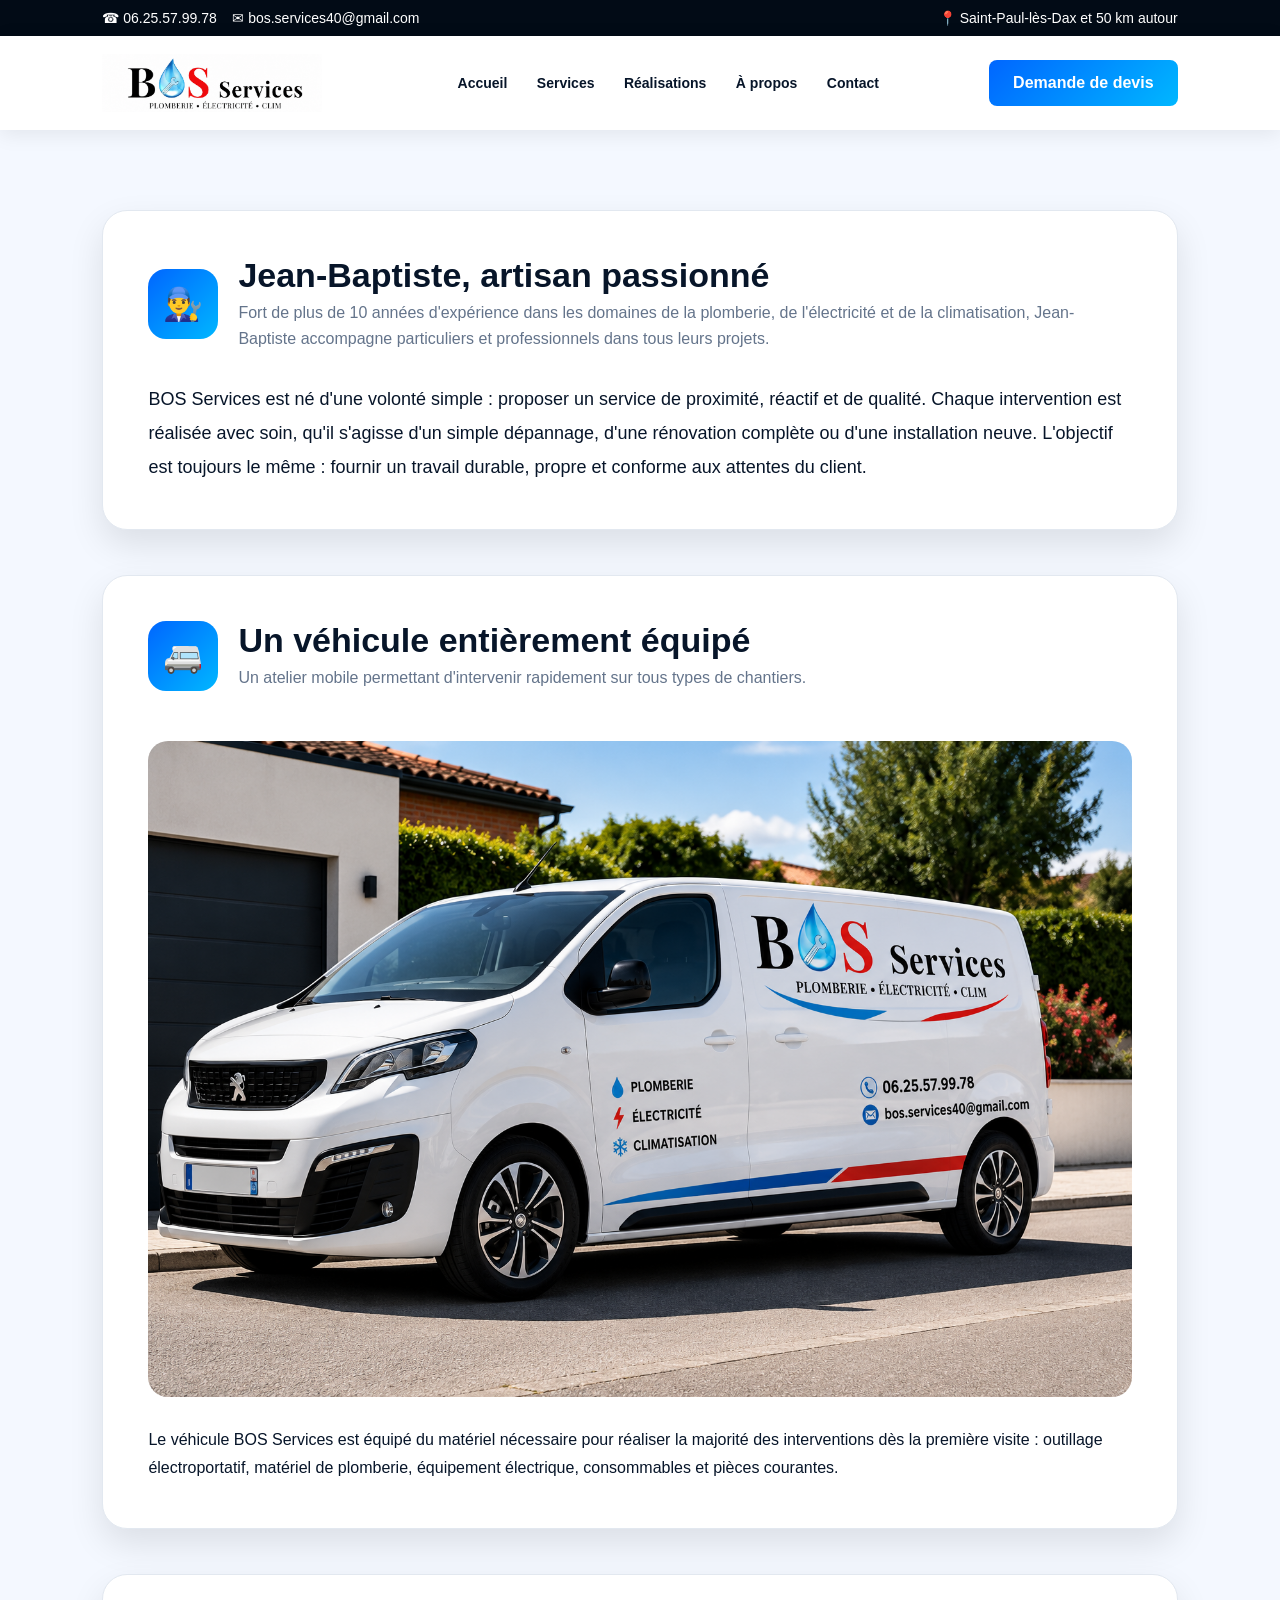
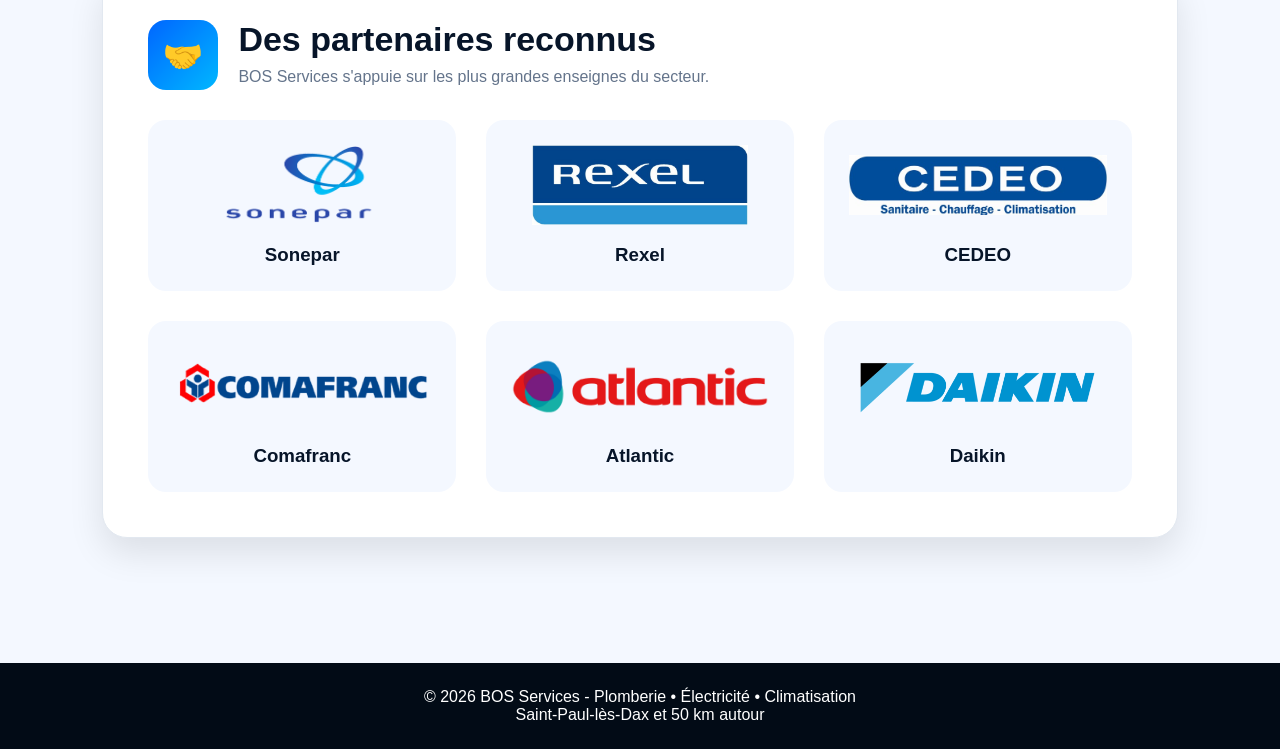
==== apropos.html @ cc29901a "Nouvelle version avec pages en plus" ====
<!DOCTYPE html>
<html lang="fr">
<head>
<meta charset="UTF-8">
<title>À propos | BOS Services</title>
<link rel="stylesheet" href="style.css">
</head>

<body>

<div class="topbar">
  <div>☎ 06.25.57.99.78 &nbsp;&nbsp; ✉ bos.services40@gmail.com</div>
  <div>📍 Saint-Paul-lès-Dax et 50 km autour</div>
</div>

<header>
  <img src="logo.png" alt="BOS Services">

  <nav>
    <a href="index.html">Accueil</a>
    <a href="services.html">Services</a>
    <a href="realisations.html">Réalisations</a>
    <a href="apropos.html">À propos</a>
    <a href="contact.html">Contact</a>
  </nav>

  <a class="btn" href="contact.html">Demande de devis</a>
</header>

<section class="realisation-content">

<div class="service-bulle grande-bulle">

<div class="service-header">
<div class="service-icon">👨‍🔧</div>

<div>
<h2>Jean-Baptiste, artisan passionné</h2>
<p>
Fort de plus de 10 années d'expérience dans les domaines de la plomberie,
de l'électricité et de la climatisation, Jean-Baptiste accompagne
particuliers et professionnels dans tous leurs projets.
</p>
</div>
</div>

<p style="line-height:1.9; font-size:18px;">
BOS Services est né d'une volonté simple : proposer un service de proximité,
réactif et de qualité. Chaque intervention est réalisée avec soin,
qu'il s'agisse d'un simple dépannage, d'une rénovation complète
ou d'une installation neuve.

L'objectif est toujours le même : fournir un travail durable,
propre et conforme aux attentes du client.
</p>

</div>

<div class="service-bulle grande-bulle">

<div class="service-header">
<div class="service-icon">🚐</div>

<div>
<h2>Un véhicule entièrement équipé</h2>
<p>
Un atelier mobile permettant d'intervenir rapidement sur tous types de chantiers.
</p>
</div>
</div>

<img src="camion-bos.png" style="width:100%; border-radius:20px; margin-top:20px;">

<p style="margin-top:25px; line-height:1.8;">
Le véhicule BOS Services est équipé du matériel nécessaire pour réaliser
la majorité des interventions dès la première visite :
outillage électroportatif, matériel de plomberie, équipement électrique,
consommables et pièces courantes.
</p>

</div>

<div class="service-bulle grande-bulle">

<div class="service-header">
<div class="service-icon">🤝</div>

<div>
<h2>Des partenaires reconnus</h2>
<p>
BOS Services s'appuie sur les plus grandes enseignes du secteur.
</p>
</div>
</div>

<div class="partenaires-grid">

<div class="partenaire">
<img src="sonepar.png">
<h3>Sonepar</h3>
</div>

<div class="partenaire">
<img src="rexel.jpg">
<h3>Rexel</h3>
</div>

<div class="partenaire">
<img src="cedeo.jpg">
<h3>CEDEO</h3>
</div>

<div class="partenaire">
<img src="comafranc.png">
<h3>Comafranc</h3>
</div>

<div class="partenaire">
<img src="atlantic.png">
<h3>Atlantic</h3>
</div>

<div class="partenaire">
<img src="daikin.png">
<h3>Daikin</h3>
</div>

</div>

</div>

</section>

<footer>
<p>© 2026 BOS Services - Plomberie • Électricité • Climatisation</p>
<p>Saint-Paul-lès-Dax et 50 km autour</p>
</footer>

</body>
</html>
---- style.css ----
* {
  margin: 0;
  padding: 0;
  box-sizing: border-box;
  font-family: Arial, Helvetica, sans-serif;
}

body {
  background: #f4f8ff;
  color: #071529;
}

.topbar {
  background: #020b16;
  color: white;
  padding: 10px 8%;
  display: flex;
  justify-content: space-between;
  font-size: 14px;
}

header {
  background: white;
  padding: 18px 8%;
  display: flex;
  align-items: center;
  justify-content: space-between;
  position: sticky;
  top: 0;
  z-index: 10;
  box-shadow: 0 4px 20px rgba(0,0,0,0.08);
}

header img {
  width: 220px;
}

nav a {
  margin-left: 25px;
  text-decoration: none;
  color: #071529;
  font-weight: bold;
  font-size: 14px;
}

.btn {
  background: linear-gradient(135deg, #0066ff, #00b7ff);
  color: white;
  padding: 14px 24px;
  border-radius: 8px;
  text-decoration: none;
  font-weight: bold;
  display: inline-block;
}

section {
  padding: 70px 8%;
}

h2 {
  text-align: center;
  font-size: 36px;
  margin-bottom: 45px;
  color: #071529;
}

/* ACCUEIL */
.hero {
  min-height: 620px;
  padding: 80px 8%;
  background:
    radial-gradient(circle at top right, rgba(0,102,255,0.35), transparent 30%),
    linear-gradient(135deg, #020b16, #071529 70%, #003b73);
  color: white;
  display: grid;
  grid-template-columns: 1fr 1fr;
  gap: 50px;
  align-items: center;
}

.hero h1 {
  font-size: 54px;
  line-height: 1.05;
  margin: 20px 0;
}

.hero h1 span {
  color: #228cff;
}

.hero p {
  font-size: 18px;
  max-width: 520px;
  line-height: 1.7;
}

.hero-gallery {
  display: flex;
  justify-content: center;
  gap: 25px;
  align-items: center;
}

.hero-gallery img {
  height: 500px;
  object-fit: cover;
  border-radius: 20px;
  border: 1px solid rgba(255,255,255,0.2);
  transition: 0.4s;
}

.hero-gallery img:first-child {
  width: 420px;
}

.hero-gallery img:last-child {
  width: 300px;
}

.hero-gallery img:hover {
  transform: scale(1.05);
  box-shadow: 0 20px 40px rgba(0,102,255,0.4);
}

.cards {
  display: grid;
  grid-template-columns: repeat(4, 1fr);
  gap: 22px;
}

.card,
.service {
  background: white;
  padding: 35px;
  border-radius: 18px;
  box-shadow: 0 8px 30px rgba(0,0,0,0.08);
  border: 1px solid #e2e8f0;
}

.card {
  text-align: center;
}

.services {
  display: grid;
  grid-template-columns: repeat(3, 1fr);
  gap: 25px;
}

.service h3 {
  color: #0066ff;
  margin-bottom: 20px;
  font-size: 25px;
}

.service li {
  margin: 10px 0;
}

/* RÉALISATIONS ACCUEIL */
.realisations-grid {
  display: grid;
  grid-template-columns: repeat(2, 1fr);
  gap: 45px;
  max-width: 1700px;
  margin: auto;
}

.realisation-bloc {
  background: white;
  border-radius: 22px;
  padding: 35px;
  box-shadow: 0 15px 45px rgba(0,0,0,0.18);
}

.realisation-heading {
  display: flex;
  align-items: center;
  gap: 18px;
  min-height: 90px;
}

.icon-realisation,
.service-icon {
  background: linear-gradient(135deg, #0066ff, #00b7ff);
  color: white;
  display: flex;
  align-items: center;
  justify-content: center;
  flex-shrink: 0;
}

.icon-realisation {
  width: 55px;
  height: 55px;
  border-radius: 16px;
  font-size: 26px;
}

.realisation-heading h3 {
  margin: 0;
  font-size: 22px;
}

.realisation-heading p {
  margin-top: 5px;
}

.avant-apres-grid {
  display: grid;
  grid-template-columns: 1fr 1fr;
  gap: 22px;
  margin-top: 25px;
}

.image-compare {
  position: relative;
  overflow: hidden;
  border-radius: 16px;
}

.image-compare img {
  width: 100%;
  height: 430px;
  object-fit: cover;
  display: block;
}

.label-avant,
.label-apres {
  position: absolute;
  top: 18px;
  left: 18px;
  z-index: 2;
  color: white;
  padding: 10px 16px;
  border-radius: 6px;
  font-weight: bold;
}

.label-avant {
  background: rgba(0,0,0,0.85);
}

.label-apres {
  background: #0066ff;
}

.texte-realisation {
  margin-top: 24px;
  font-size: 17px;
  line-height: 1.7;
  color: #071529;
}

/* PAGE RÉALISATIONS */
.page-realisations {
  background: #f4f8ff;
}

.realisations-hero-full {
  width: 100%;
  min-height: 800px;
  padding: 100px 8%;
  background:
    radial-gradient(circle at top right, rgba(0,102,255,0.35), transparent 30%),
    linear-gradient(135deg, #020b16, #071529 70%, #003b73);
  color: white;
  display: flex;
  flex-direction: column;
  align-items: center;
  justify-content: center;
  text-align: center;
}

.realisations-hero-full p {
  font-size: 18px;
  font-weight: bold;
}

.realisations-hero-full h1 {
  font-size: 60px;
  margin: 20px 0;
  color: white;
}

.realisations-hero-full span {
  font-size: 20px;
  color: white;
}

.realisation-content {
  padding: 80px 8%;
}

.service-bulle {
  background: white;
  border-radius: 25px;
  padding: 45px;
  margin: 0 auto 45px;
  box-shadow: 0 15px 35px rgba(0,0,0,0.10);
  border: 1px solid #e2e8f0;
}

.grande-bulle {
  max-width: 1200px;
}

.service-header {
  display: flex;
  align-items: center;
  gap: 20px;
  margin-bottom: 30px;
}

.service-icon {
  width: 70px;
  height: 70px;
  border-radius: 18px;
  font-size: 32px;
}

.service-header h2 {
  text-align: left;
  font-size: 34px;
  margin-bottom: 5px;
  color: #071529;
}

.service-header p {
  color: #64748b;
  line-height: 1.6;
}

/* SLIDER */
.slider-container {
  position: relative;
  width: 100%;
  max-width: 900px;
  height: 520px;
  margin: 30px auto 0;
  overflow: hidden;
  border-radius: 22px;
  background: #071529;
}

.slider {
  width: 100%;
  height: 100%;
  position: relative;
}

.slider img.slide {
  display: none;
  width: 100%;
  height: 100%;
  object-fit: contain;
  border-radius: 22px;
}

.slider img.slide.active {
  display: block;
}

.slider-container .prev,
.slider-container .next {
  position: absolute;
  top: 50%;
  transform: translateY(-50%);
  z-index: 50;
  width: 50px;
  height: 50px;
  border: none;
  border-radius: 50%;
  background: #0066ff;
  color: white;
  font-size: 28px;
  cursor: pointer;
  display: flex;
  align-items: center;
  justify-content: center;
  line-height: 1;
  padding: 0;
}

.slider-container .prev {
  left: 18px;
}

.slider-container .next {
  right: 18px;
}

/* À PROPOS */
.about,
.zone {
  max-width: 900px;
  margin: auto;
  background: white;
  padding: 40px;
  border-radius: 18px;
  line-height: 1.8;
  box-shadow: 0 8px 30px rgba(0,0,0,0.08);
  text-align: center;
}

/* CAMION */
.camion-parallax {
  height: 700px;
  background-image: url("camion-bos.png");
  background-size: cover;
  background-position: center;
  background-attachment: fixed;
  position: relative;
}

.camion-parallax::before {
  content: "";
  position: absolute;
  inset: 0;
  background: rgba(2,11,22,0.55);
}

.overlay {
  position: relative;
  z-index: 2;
  height: 100%;
  display: flex;
  flex-direction: column;
  justify-content: center;
  align-items: center;
  color: white;
  text-align: center;
  padding: 40px;
}

.overlay h2 {
  font-size: 52px;
  margin-bottom: 20px;
  color: white;
}

.overlay p {
  font-size: 22px;
  max-width: 800px;
  line-height: 1.7;
}

/* CONTACT */
.contact {
  background:
    radial-gradient(circle at right, rgba(0,102,255,0.35), transparent 35%),
    linear-gradient(135deg, #020b16, #003b73);
  color: white;
  text-align: center;
}

.contact h2 {
  color: white;
}

.contact-box {
  font-size: 26px;
  font-weight: bold;
  line-height: 2;
}

.contact-box a {
  color: white;
  text-decoration: none;
}

form {
  max-width: 700px;
  margin: 35px auto 0;
  display: grid;
  gap: 15px;
}

input,
select,
textarea {
  padding: 15px;
  border-radius: 8px;
  border: none;
  font-size: 16px;
}

button {
  padding: 16px;
  background: #0066ff;
  color: white;
  border: none;
  border-radius: 8px;
  font-weight: bold;
  font-size: 17px;
  cursor: pointer;
}

footer {
  background: #020b16;
  color: white;
  text-align: center;
  padding: 25px;
}

/* RESPONSIVE */
@media (max-width: 1200px) {
  .realisations-grid {
    grid-template-columns: 1fr;
  }

  .slider-container {
    height: 460px;
  }
}

@media (max-width: 900px) {
  .topbar {
    flex-direction: column;
    gap: 8px;
  }

  header img {
    width: 170px;
  }

  nav {
    display: none;
  }

  .hero {
    grid-template-columns: 1fr;
  }

  .hero h1 {
    font-size: 38px;
  }

  .hero-gallery {
    flex-direction: column;
  }

  .hero-gallery img,
  .hero-gallery img:first-child,
  .hero-gallery img:last-child {
    width: 100%;
    height: 360px;
  }

  .cards,
  .services,
  .avant-apres-grid {
    grid-template-columns: 1fr;
  }

  .realisations-hero-full {
    min-height: 420px;
  }

  .realisations-hero-full h1 {
    font-size: 42px;
  }

  .service-header {
    flex-direction: column;
    text-align: center;
  }

  .service-header h2 {
    text-align: center;
  }

  .slider-container {
    height: 360px;
  }

  .overlay h2 {
    font-size: 36px;
  }
}

.service-gallery{
    display:grid;
    grid-template-columns:repeat(4,1fr);
    gap:20px;
    margin:30px 0;
}

.service-gallery img{
    width:100%;
    height:280px;
    object-fit:cover;
    border-radius:18px;
    transition:0.3s;
    cursor:pointer;
}

.service-gallery img:hover{
    transform:scale(1.04);
    box-shadow:0 15px 35px rgba(0,102,255,0.25);
}

.service-bulle .btn{
    display:inline-block;
    margin-top:10px;
}

@media(max-width:900px){

.service-gallery{
    grid-template-columns:1fr;
}

.service-gallery img{
    height:300px;
}

}

.contact-page form{
  max-width:800px;
}

.contact-infos{
  background:#f4f8ff;
  padding:25px;
  border-radius:18px;
  margin:25px 0 35px;
  line-height:2;
  font-size:18px;
}

.contact-infos a{
  color:#0066ff;
  font-weight:bold;
  text-decoration:none;
}
.partenaires-grid{
    display:grid;
    grid-template-columns:repeat(3,1fr);
    gap:30px;
    margin-top:30px;
}

.partenaire{
    background:#f4f8ff;
    border-radius:18px;
    padding:25px;
    text-align:center;
}

.partenaire img{
    height:80px;
    width:auto;
    max-width:100%;
    object-fit:contain;
}

.partenaire h3{
    margin-top:15px;
    color:#071529;
}

@media(max-width:900px){

.partenaires-grid{
    grid-template-columns:1fr;
}

}
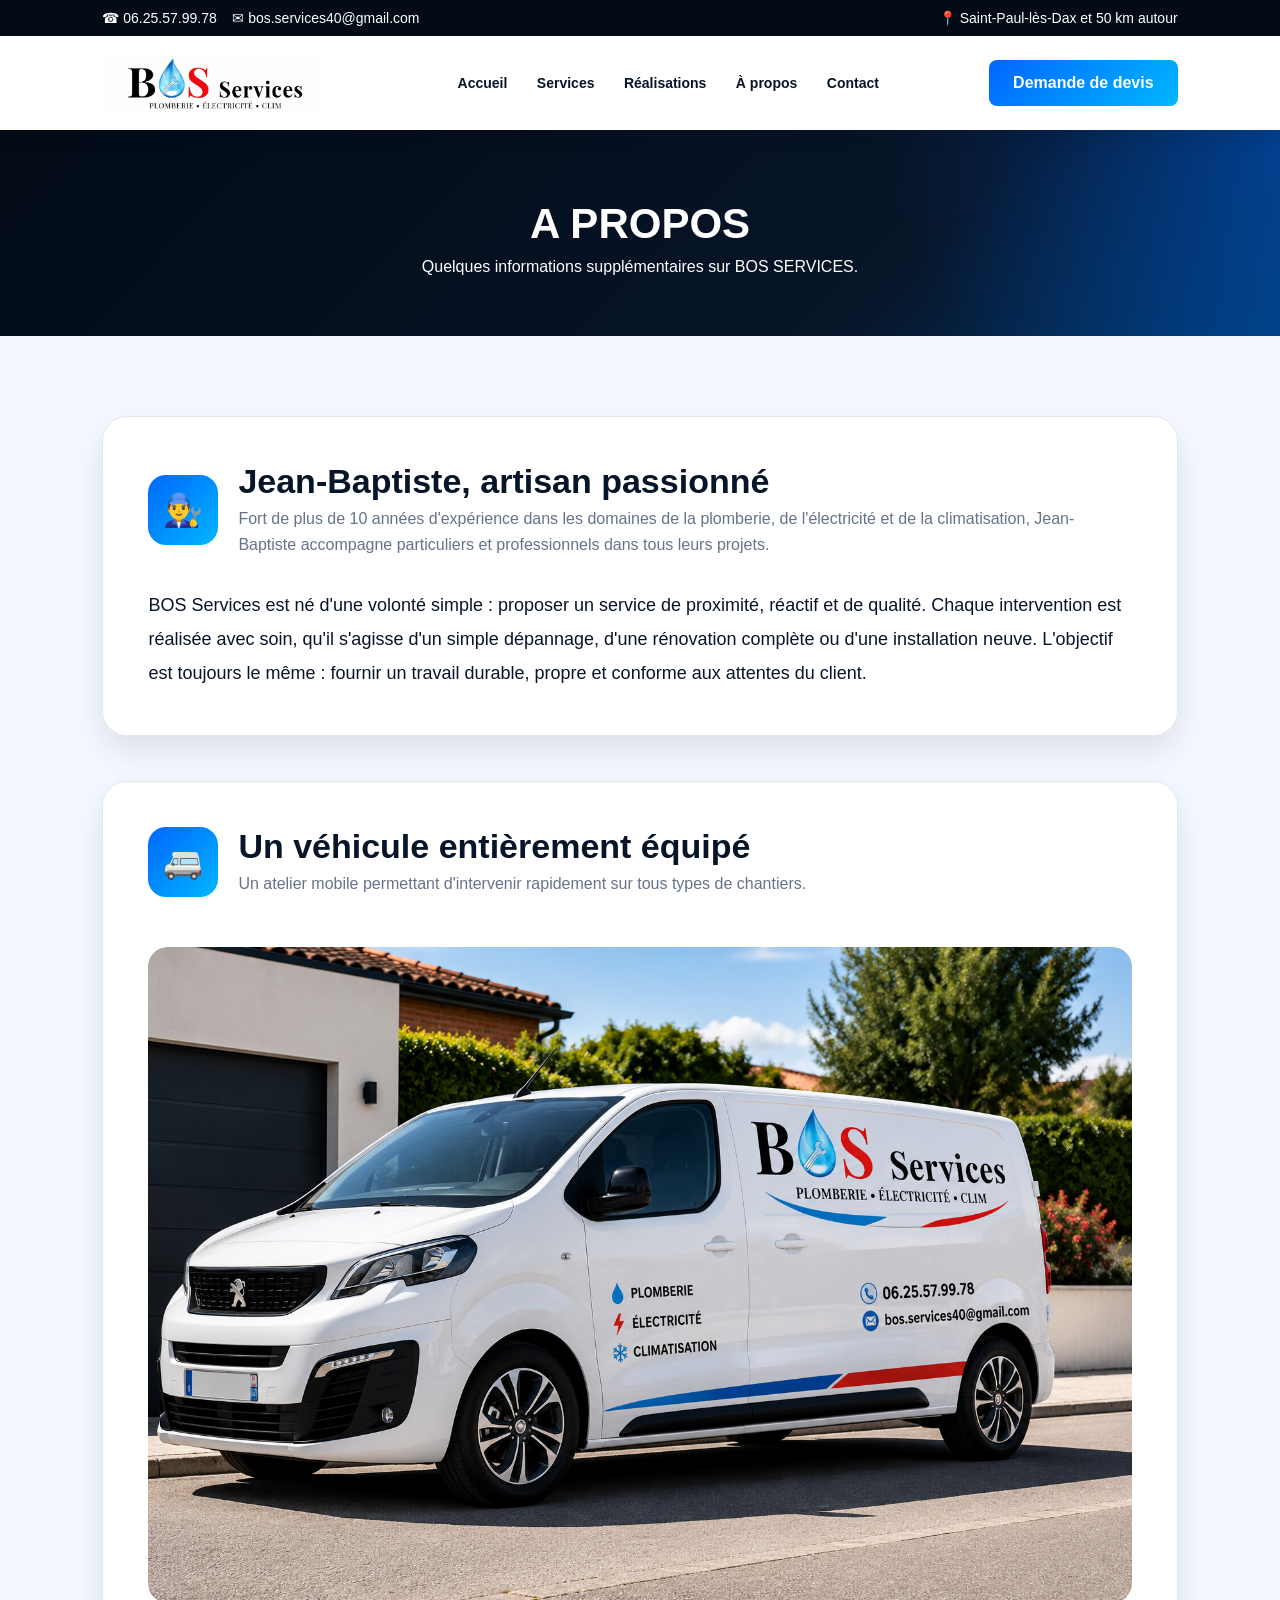
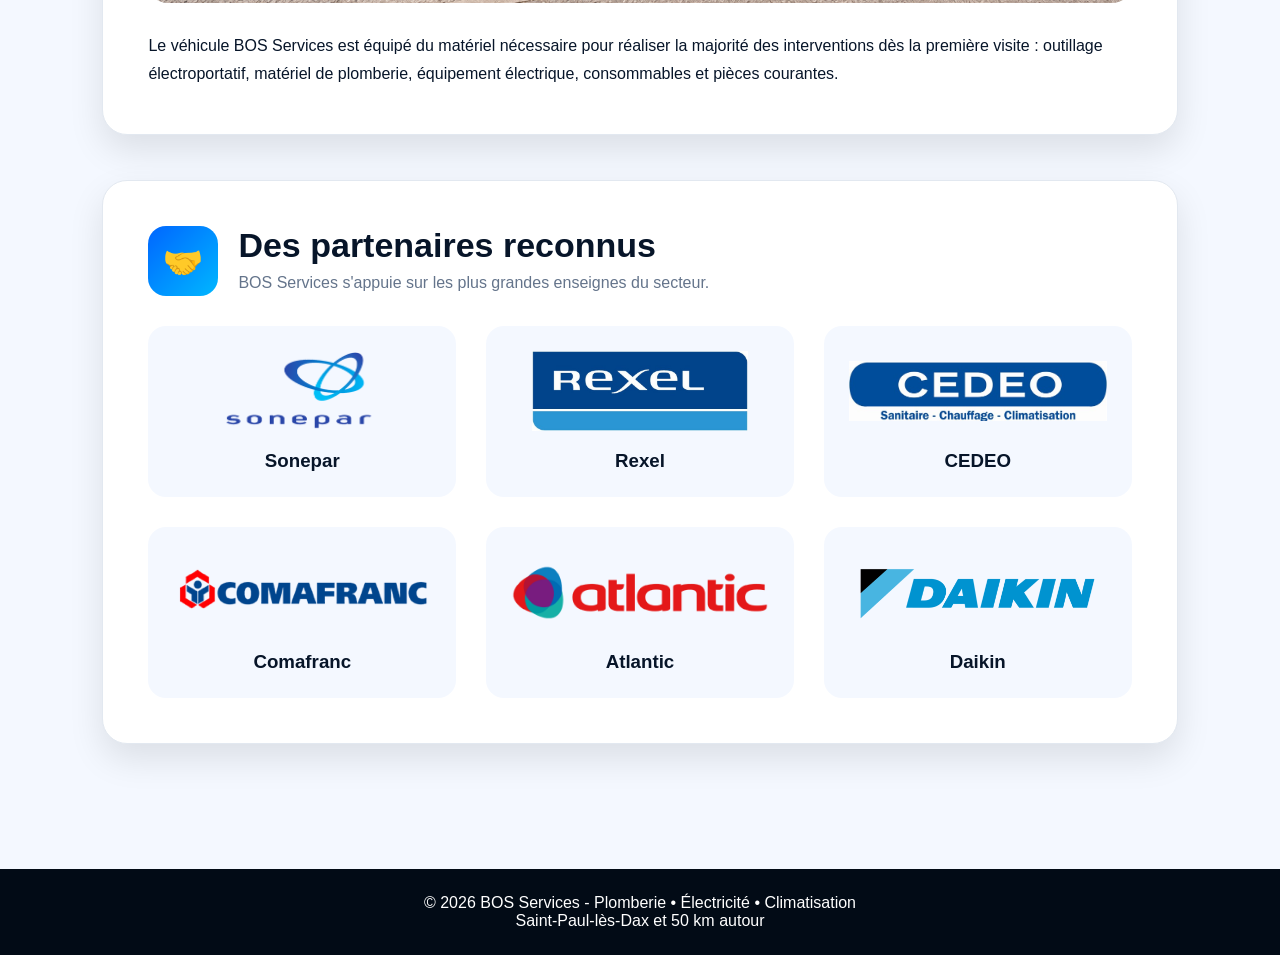
==== commit ec3af647: "Optimisation des baniière de présentation Modèle plus petit sur celle ci" ====
--- a/apropos.html
+++ b/apropos.html
@@ -2,6 +2,7 @@
 <html lang="fr">
 <head>
 <meta charset="UTF-8">
+<meta name="viewport" content="width=device-width, initial-scale=1.0">
 <title>À propos | BOS Services</title>
 <link rel="stylesheet" href="style.css">
 </head>
@@ -26,6 +27,15 @@
 
   <a class="btn" href="contact.html">Demande de devis</a>
 </header>
+
+<section class="realisations-hero-mini">
+  <h1>A PROPOS</h1>
+
+  <span>
+    Quelques informations supplémentaires sur BOS SERVICES.
+  </span>
+</section>
+
 
 <section class="realisation-content">
 
--- a/style.css
+++ b/style.css
@@ -669,3 +669,147 @@
 }
 
 }
+
+.realisations-hero-mini {
+  padding: 60px 8%;
+  background:
+    radial-gradient(circle at top right, rgba(0,102,255,0.35), transparent 30%),
+    linear-gradient(135deg, #020b16, #071529 70%, #003b73);
+
+  text-align: center;
+  color: white;
+}
+
+.realisations-hero-mini h1 {
+  font-size: 42px;
+  margin: 10px 0;
+}
+
+.realisations-hero-mini p {
+  font-size: 16px;
+  color: #dbeafe;
+}
+/* RESPONSIVE TABLETTE / MOBILE */
+
+@media (max-width: 1024px) {
+  header {
+    flex-direction: column;
+    gap: 18px;
+    padding: 18px 5%;
+  }
+
+  nav {
+    display: flex;
+    flex-wrap: wrap;
+    justify-content: center;
+    gap: 12px;
+  }
+
+  nav a {
+    margin-left: 0;
+    font-size: 14px;
+  }
+
+  .hero,
+  .realisations-grid,
+  .services {
+    grid-template-columns: 1fr;
+  }
+
+  .hero-gallery {
+    flex-direction: column;
+  }
+
+  .grande-bulle {
+    max-width: 100%;
+  }
+}
+
+@media (max-width: 600px) {
+  .topbar {
+    flex-direction: column;
+    text-align: center;
+    gap: 6px;
+    font-size: 13px;
+  }
+
+  header img {
+    width: 170px;
+  }
+
+  .btn {
+    padding: 12px 18px;
+    font-size: 14px;
+  }
+
+  section,
+  .realisation-content,
+  .page-realisations {
+    padding: 45px 5%;
+  }
+
+  .hero,
+  .realisations-hero-full {
+    min-height: auto;
+    padding: 70px 5%;
+  }
+
+  .hero h1,
+  .realisations-hero-full h1 {
+    font-size: 36px;
+  }
+
+  .hero p,
+  .realisations-hero-full span {
+    font-size: 16px;
+  }
+
+  .hero-gallery img,
+  .hero-gallery img:first-child,
+  .hero-gallery img:last-child {
+    width: 100%;
+    height: 360px;
+  }
+
+  .cards,
+  .services,
+  .service-gallery,
+  .partenaires-grid {
+    grid-template-columns: 1fr;
+  }
+
+  .service-bulle {
+    padding: 25px;
+  }
+
+  .service-header {
+    flex-direction: column;
+    text-align: center;
+  }
+
+  .service-header h2 {
+    text-align: center;
+    font-size: 28px;
+  }
+
+  .slider-container {
+    height: 360px;
+  }
+
+  .camion-parallax {
+    height: 420px;
+    background-attachment: scroll;
+  }
+
+  .overlay h2 {
+    font-size: 32px;
+  }
+
+  .overlay p {
+    font-size: 17px;
+  }
+
+  footer {
+    font-size: 14px;
+  }
+}
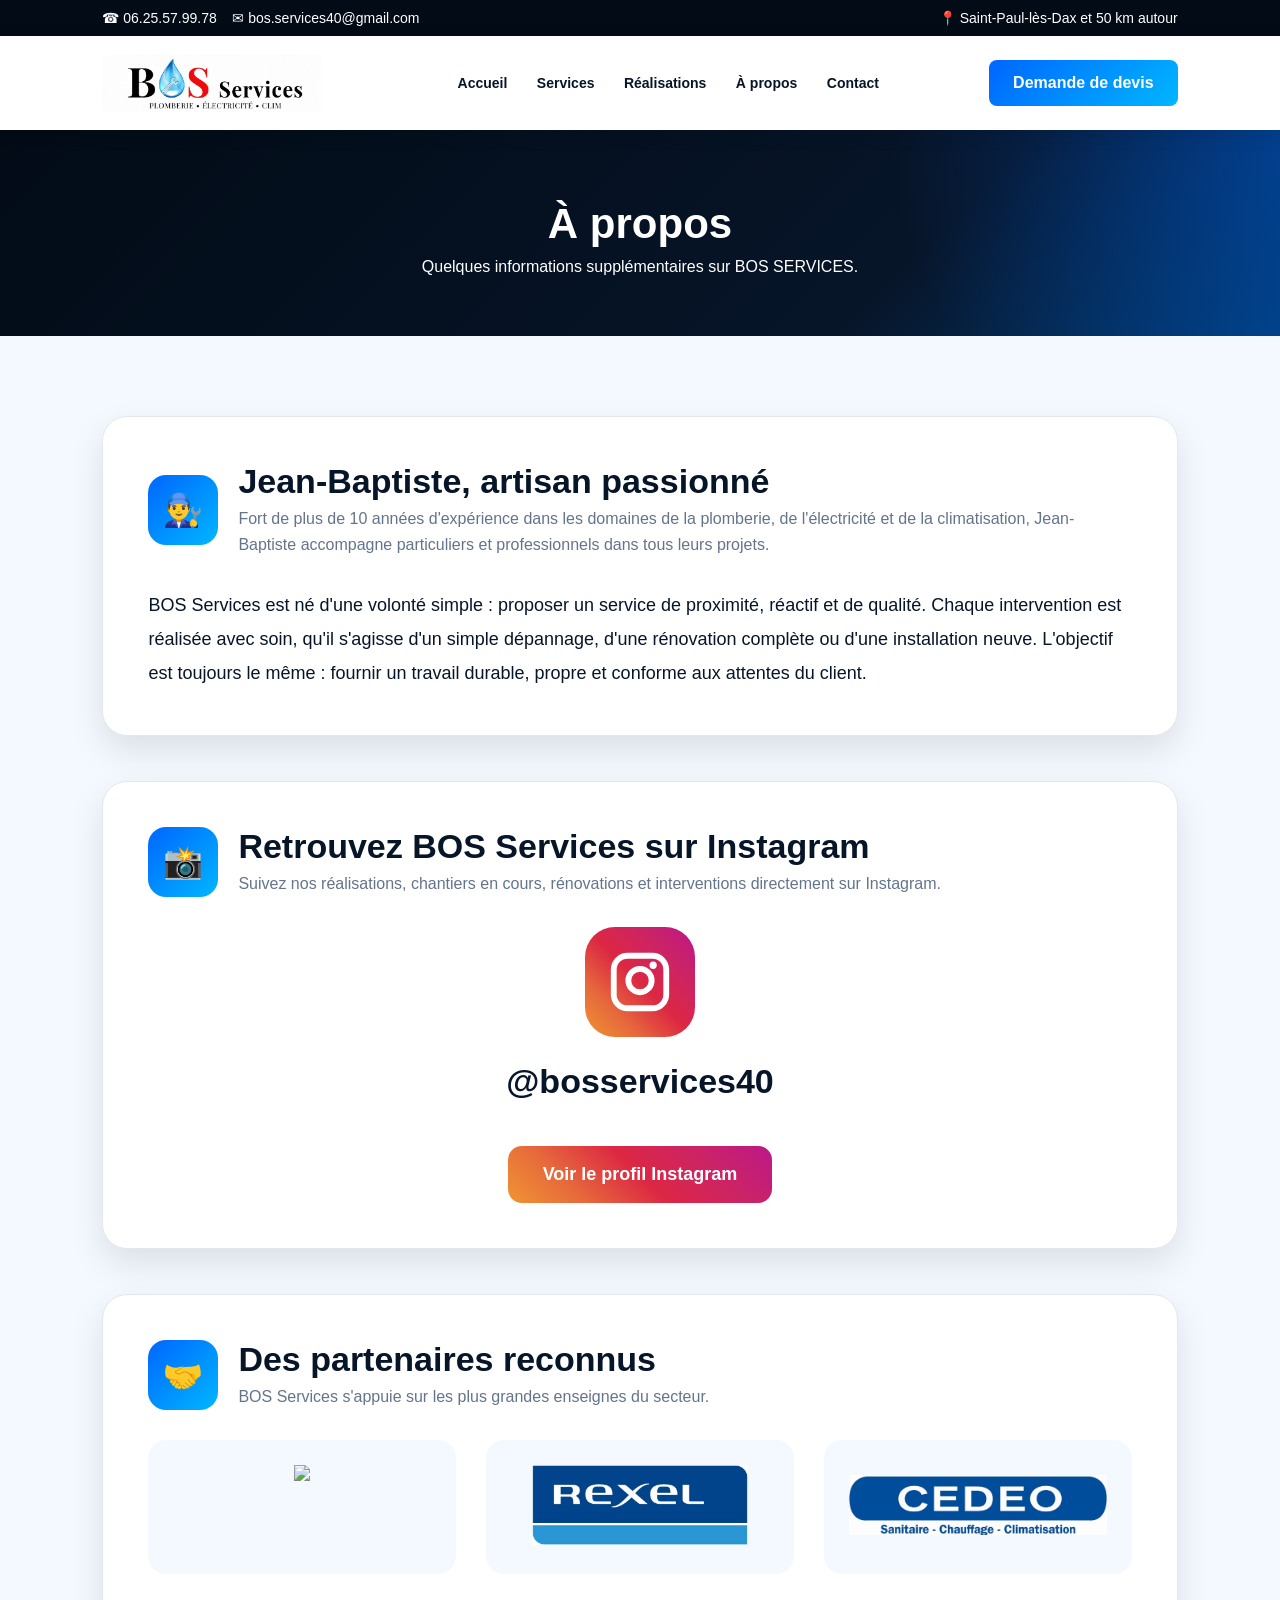
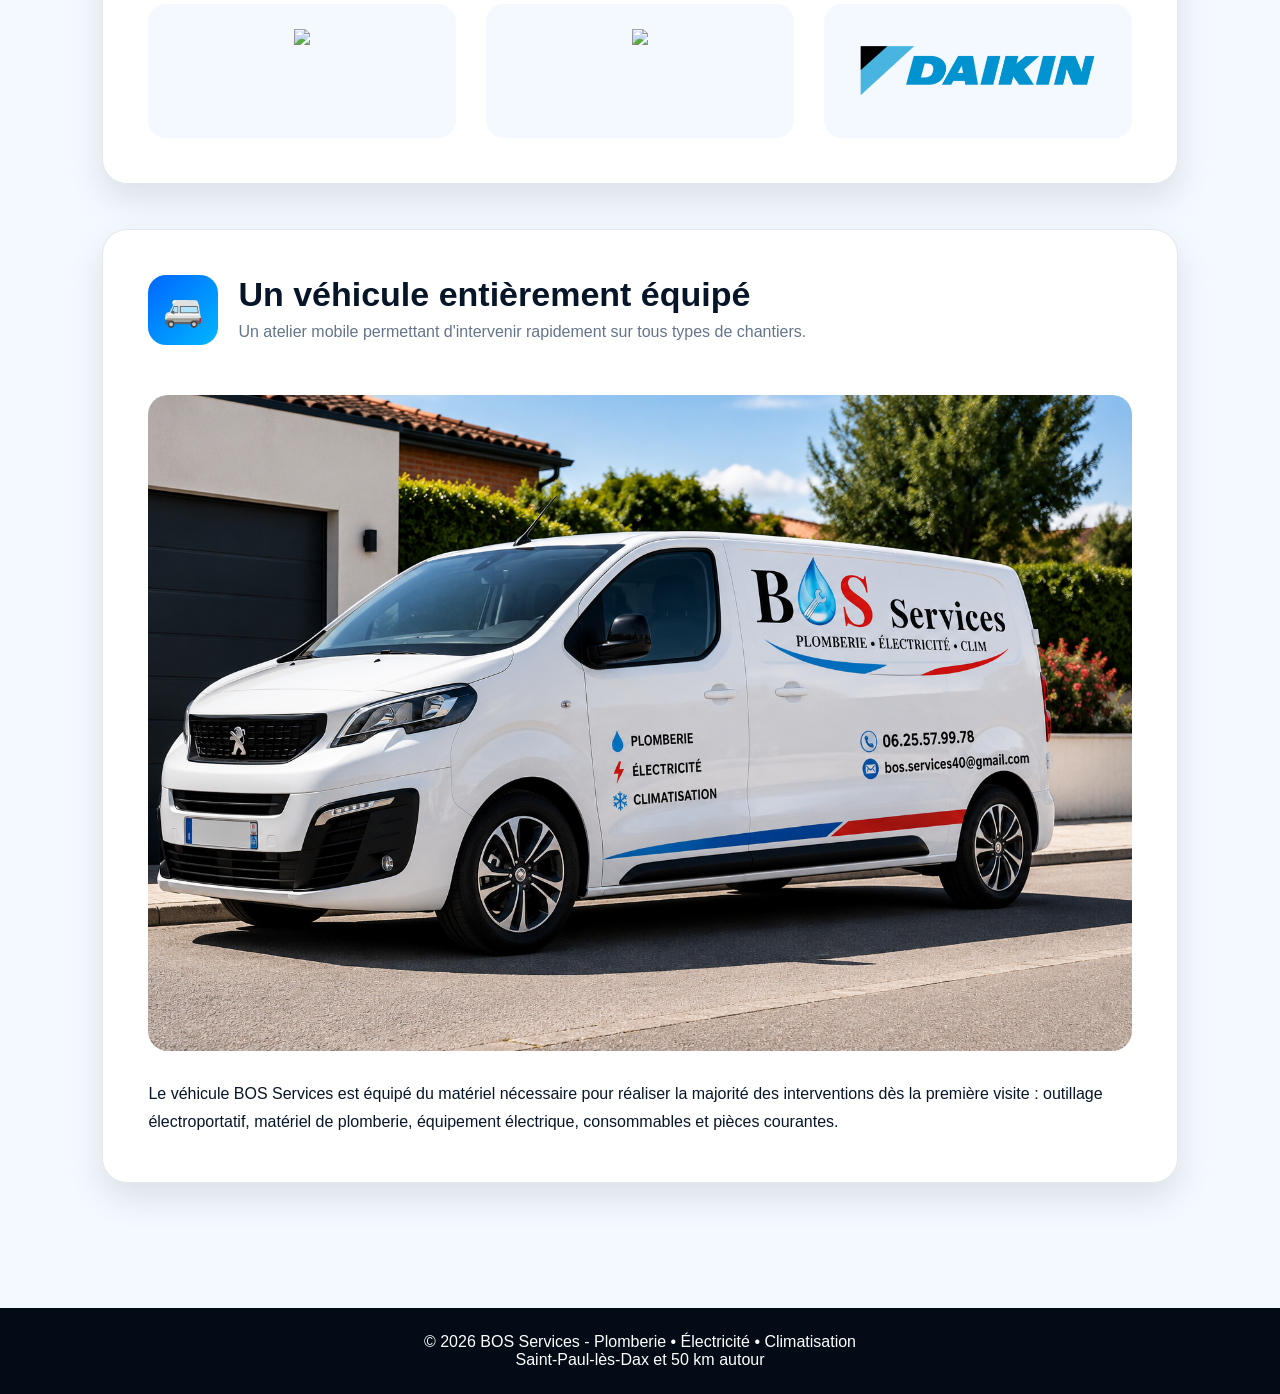
==== commit 7232f862: "Modif contact et demande devis" ====
--- a/apropos.html
+++ b/apropos.html
@@ -29,7 +29,7 @@
 </header>
 
 <section class="realisations-hero-mini">
-  <h1>A PROPOS</h1>
+  <h1>À propos</h1>
 
   <span>
     Quelques informations supplémentaires sur BOS SERVICES.
@@ -68,6 +68,86 @@
 
 <div class="service-bulle grande-bulle">
 
+    <div class="service-header">
+        <div class="service-icon">📸</div>
+
+        <div>
+            <h2>Retrouvez BOS Services sur Instagram</h2>
+            <p>
+                Suivez nos réalisations, chantiers en cours, rénovations et interventions directement sur Instagram.
+            </p>
+        </div>
+    </div>
+
+    <div class="instagram-premium">
+
+        <div class="instagram-left">
+
+            <div class="instagram-logo">
+                <svg viewBox="0 0 24 24" fill="white" width="70">
+                    <path d="M7.75 2C4.57 2 2 4.57 2 7.75v8.5C2 19.43 4.57 22 7.75 22h8.5C19.43 22 22 19.43 22 16.25v-8.5C22 4.57 19.43 2 16.25 2h-8.5zm0 2h8.5A3.75 3.75 0 0 1 20 7.75v8.5A3.75 3.75 0 0 1 16.25 20h-8.5A3.75 3.75 0 0 1 4 16.25v-8.5A3.75 3.75 0 0 1 7.75 4zm8.75 1a1.25 1.25 0 1 0 0 2.5A1.25 1.25 0 0 0 16.5 5zm-4.5 1.5A5 5 0 1 0 17 11.5A5 5 0 0 0 12 6.5zm0 2A3 3 0 1 1 9 11.5A3 3 0 0 1 12 8.5z"/>
+                </svg>
+            </div>
+	    <p>
+            <h3>@bosservices40</h3>
+	    </p>
+            <a href="https://www.instagram.com/bosservices40"
+               target="_blank"
+               class="instagram-btn-premium">
+               Voir le profil Instagram
+            </a>
+
+        </div>
+
+    </div>
+
+</div>
+
+<div class="service-bulle grande-bulle">
+
+<div class="service-header">
+<div class="service-icon">🤝</div>
+
+<div>
+<h2>Des partenaires reconnus</h2>
+<p>
+BOS Services s'appuie sur les plus grandes enseignes du secteur.
+</p>
+</div>
+</div>
+
+<div class="partenaires-grid">
+
+<div class="partenaire">
+<img src="clim+.png">
+</div>
+
+<div class="partenaire">
+<img src="rexel.jpg">
+</div>
+
+<div class="partenaire">
+<img src="cedeo.jpg">
+</div>
+
+<div class="partenaire">
+<img src="puybaret.png">
+</div>
+
+<div class="partenaire">
+<img src="mitsu.png">
+</div>
+
+<div class="partenaire">
+<img src="daikin.png">
+</div>
+
+</div>
+
+</div>
+
+<div class="service-bulle grande-bulle">
+
 <div class="service-header">
 <div class="service-icon">🚐</div>
 
@@ -90,55 +170,6 @@
 
 </div>
 
-<div class="service-bulle grande-bulle">
-
-<div class="service-header">
-<div class="service-icon">🤝</div>
-
-<div>
-<h2>Des partenaires reconnus</h2>
-<p>
-BOS Services s'appuie sur les plus grandes enseignes du secteur.
-</p>
-</div>
-</div>
-
-<div class="partenaires-grid">
-
-<div class="partenaire">
-<img src="sonepar.png">
-<h3>Sonepar</h3>
-</div>
-
-<div class="partenaire">
-<img src="rexel.jpg">
-<h3>Rexel</h3>
-</div>
-
-<div class="partenaire">
-<img src="cedeo.jpg">
-<h3>CEDEO</h3>
-</div>
-
-<div class="partenaire">
-<img src="comafranc.png">
-<h3>Comafranc</h3>
-</div>
-
-<div class="partenaire">
-<img src="atlantic.png">
-<h3>Atlantic</h3>
-</div>
-
-<div class="partenaire">
-<img src="daikin.png">
-<h3>Daikin</h3>
-</div>
-
-</div>
-
-</div>
-
 </section>
 
 <footer>
--- a/style.css
+++ b/style.css
@@ -689,6 +689,71 @@
   font-size: 16px;
   color: #dbeafe;
 }
+
+.contact-two-columns {
+  display: grid;
+  grid-template-columns: 0.85fr 1.15fr;
+  gap: 35px;
+  padding: 80px 8%;
+}
+
+.contact-card {
+  background: white;
+  border-radius: 25px;
+  padding: 40px;
+  box-shadow: 0 15px 35px rgba(0,0,0,0.10);
+  border: 1px solid #e2e8f0;
+}
+
+.contact-identity {
+  text-align: center;
+}
+
+.contact-identity img {
+  width: 260px;
+  margin-bottom: 25px;
+}
+
+.contact-identity h2 {
+  margin-bottom: 5px;
+}
+
+.contact-role {
+  color: #0066ff;
+  font-weight: bold;
+  margin-bottom: 25px;
+}
+
+.contact-details {
+  background: #f4f8ff;
+  border-radius: 18px;
+  padding: 25px;
+  line-height: 2;
+  font-size: 18px;
+}
+
+.contact-details a {
+  color: #0066ff;
+  font-weight: bold;
+  text-decoration: none;
+}
+
+.contact-card form {
+  max-width: none;
+  margin-top: 25px;
+}
+
+@media(max-width:900px) {
+  .contact-two-columns {
+    grid-template-columns: 1fr;
+    padding: 50px 6%;
+  }
+
+  .contact-identity img {
+    width: 200px;
+  }
+}
+
 /* RESPONSIVE TABLETTE / MOBILE */
 
 @media (max-width: 1024px) {
@@ -813,3 +878,98 @@
     font-size: 14px;
   }
 }
+.urgence-box{
+    background:#fff4e5;
+    border:2px solid #ff9800;
+    border-radius:15px;
+    padding:25px;
+    text-align:center;
+    margin-top:20px;
+}
+
+.urgence-box h3{
+    color:#ff6b00;
+    margin-bottom:10px;
+}
+
+.urgence-tel{
+    display:inline-block;
+    margin-top:15px;
+    font-size:28px;
+    font-weight:bold;
+    color:#0066ff;
+    text-decoration:none;
+}
+
+.instagram-premium{
+    margin-top:25px;
+}
+
+.instagram-left{
+    text-align:center;
+    max-width:700px;
+    margin:auto;
+}
+
+.instagram-logo{
+    width:110px;
+    height:110px;
+    margin:auto;
+    border-radius:30px;
+
+    background:linear-gradient(
+        45deg,
+        #f09433,
+        #e6683c,
+        #dc2743,
+        #cc2366,
+        #bc1888
+    );
+
+    display:flex;
+    justify-content:center;
+    align-items:center;
+}
+
+.instagram-left h3{
+    margin-top:25px;
+    font-size:34px;
+    color:#071529;
+}
+
+.instagram-left p{
+    margin-top:15px;
+    font-size:18px;
+    line-height:1.8;
+    color:#64748b;
+}
+
+.instagram-btn-premium{
+    display:inline-block;
+    margin-top:30px;
+
+    padding:18px 35px;
+
+    border-radius:14px;
+    text-decoration:none;
+
+    color:white;
+    font-weight:bold;
+    font-size:18px;
+
+    background:linear-gradient(
+        45deg,
+        #f09433,
+        #e6683c,
+        #dc2743,
+        #cc2366,
+        #bc1888
+    );
+
+    transition:.3s;
+}
+
+.instagram-btn-premium:hover{
+    transform:translateY(-4px);
+    box-shadow:0 15px 35px rgba(220,39,67,.35);
+}
